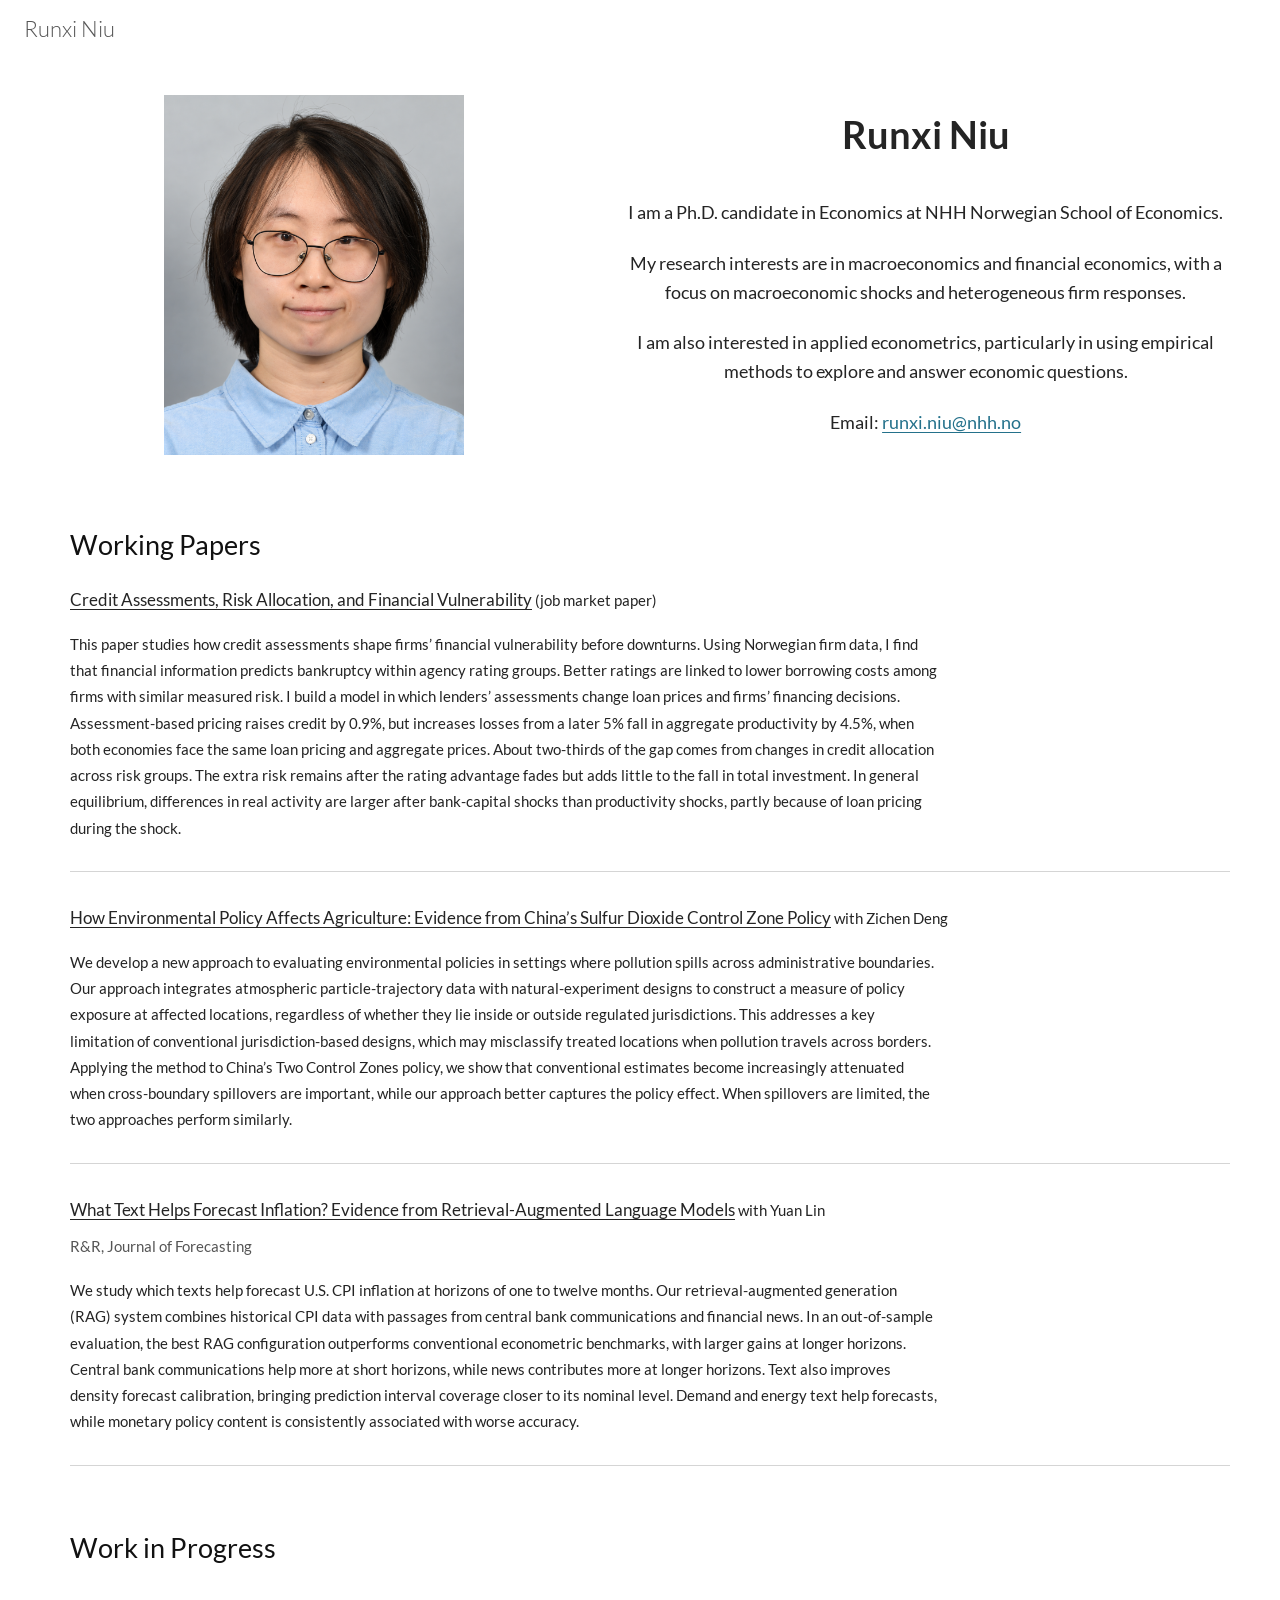
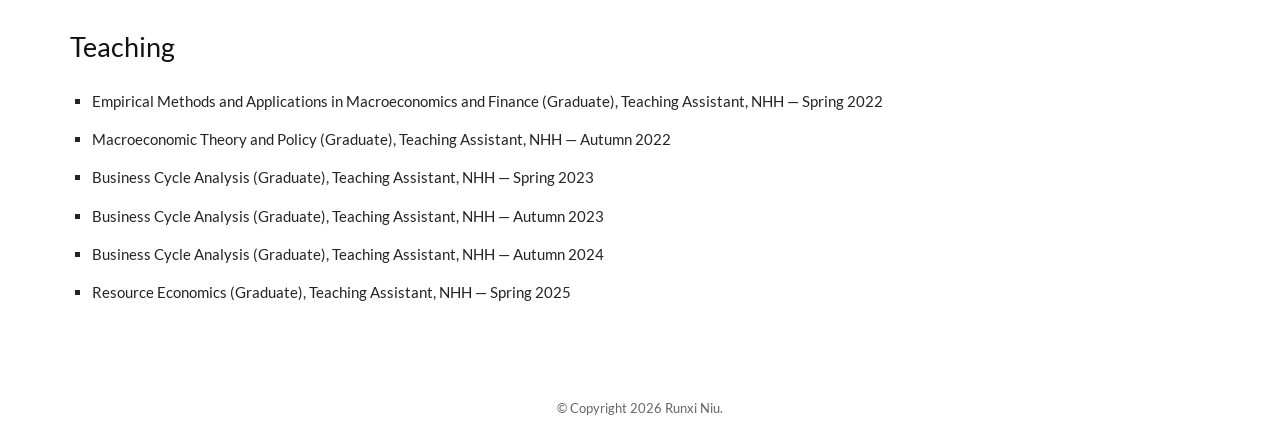
==== index.html @ 6b73a1a5 "Add files via upload" ====
<!doctype html>
<html lang="en">
  <head>
    <meta charset="utf-8" />
    <meta name="viewport" content="width=device-width, initial-scale=1" />
    <meta name="author" content="Runxi Niu" />
    <meta name="description" content="Runxi Niu, Ph.D. candidate in Economics at NHH. Research in macroeconomics, financial economics and macroeconomic forecasting." />
    <title>Runxi Niu</title>
    <link rel="stylesheet" href="./assets/styles.css?v=20261028-portrait" />
  </head>
  <body>
    <header class="site-header"><a href="#about">Runxi Niu</a></header>
    <main>
      <section class="about" id="about" aria-labelledby="name">
        <div class="portrait-space"><img src="./assets/runxi-niu-portrait.png?v=light-retouch" alt="Portrait of Runxi Niu" width="1254" height="1254" /></div>
        <div class="bio">
          <h1 id="name">Runxi Niu</h1>
          <p>I am a Ph.D. candidate in Economics at NHH Norwegian School of Economics.</p>
          <p>My research interests are in macroeconomics and financial economics, with a focus on macroeconomic shocks and heterogeneous firm responses.</p>
          <p>I am also interested in applied econometrics, particularly in using empirical methods to explore and answer economic questions.</p>
          <p>Email: <a href="mailto:runxi.niu@nhh.no">runxi.niu@nhh.no</a></p>
        </div>
      </section>
      <section id="research" aria-labelledby="working-papers">
        <h2 id="working-papers">Working Papers</h2>
      <article class="paper" id="job-market-paper">
        <h3><span class="paper-title">Credit Assessments, Risk Allocation, and Financial Vulnerability</span> <span class="paper-meta">(job market paper)</span></h3>
        <p>This paper studies how credit assessments shape firms’ financial vulnerability before downturns. Using Norwegian firm data, I find that financial information predicts bankruptcy within agency rating groups. Better ratings are linked to lower borrowing costs among firms with similar measured risk. I build a model in which lenders’ assessments change loan prices and firms’ financing decisions. Assessment-based pricing raises credit by 0.9%, but increases losses from a later 5% fall in aggregate productivity by 4.5%, when both economies face the same loan pricing and aggregate prices. About two-thirds of the gap comes from changes in credit allocation across risk groups. The extra risk remains after the rating advantage fades but adds little to the fall in total investment. In general equilibrium, differences in real activity are larger after bank-capital shocks than productivity shocks, partly because of loan pricing during the shock.</p>
      </article>
      <article class="paper" id="environmental-policy">
        <h3><a href="https://papers.ssrn.com/sol3/papers.cfm?abstract_id=7481960" target="_blank" rel="noopener">How Environmental Policy Affects Agriculture: Evidence from China’s Sulfur Dioxide Control Zone Policy</a> <span class="paper-meta">with Zichen Deng</span></h3>
        <p>We develop a new approach to evaluating environmental policies in settings where pollution spills across administrative boundaries. Our approach integrates atmospheric particle-trajectory data with natural-experiment designs to construct a measure of policy exposure at affected locations, regardless of whether they lie inside or outside regulated jurisdictions. This addresses a key limitation of conventional jurisdiction-based designs, which may misclassify treated locations when pollution travels across borders. Applying the method to China’s Two Control Zones policy, we show that conventional estimates become increasingly attenuated when cross-boundary spillovers are important, while our approach better captures the policy effect. When spillovers are limited, the two approaches perform similarly.</p>
      </article>
      <article class="paper" id="inflation-forecasting">
        <h3><span class="paper-title">What Text Helps Forecast Inflation? Evidence from Retrieval-Augmented Language Models</span> <span class="paper-meta">with Yuan Lin</span></h3>
        <p class="paper-status">R&amp;R, Journal of Forecasting</p>
        <p>We study which texts help forecast U.S. CPI inflation at horizons of one to twelve months. Our retrieval-augmented generation (RAG) system combines historical CPI data with passages from central bank communications and financial news. In an out-of-sample evaluation, the best RAG configuration outperforms conventional econometric benchmarks, with larger gains at longer horizons. Central bank communications help more at short horizons, while news contributes more at longer horizons. Text also improves density forecast calibration, bringing prediction interval coverage closer to its nominal level. Demand and energy text help forecasts, while monetary policy content is consistently associated with worse accuracy.</p>
      </article>
      </section>
      <section id="work-in-progress" aria-labelledby="progress-title">
        <h2 id="progress-title">Work in Progress</h2>
        <!-- Project details will be added when supplied. -->
      </section>
      <section id="teaching" aria-labelledby="teaching-title">
        <h2 id="teaching-title">Teaching</h2>
        <ul class="teaching-list">
        <li>Empirical Methods and Applications in Macroeconomics and Finance (Graduate), Teaching Assistant, NHH <span class="teaching-term">— Spring 2022</span></li>
        <li>Macroeconomic Theory and Policy (Graduate), Teaching Assistant, NHH <span class="teaching-term">— Autumn 2022</span></li>
        <li>Business Cycle Analysis (Graduate), Teaching Assistant, NHH <span class="teaching-term">— Spring 2023</span></li>
        <li>Business Cycle Analysis (Graduate), Teaching Assistant, NHH <span class="teaching-term">— Autumn 2023</span></li>
        <li>Business Cycle Analysis (Graduate), Teaching Assistant, NHH <span class="teaching-term">— Autumn 2024</span></li>
        <li>Resource Economics (Graduate), Teaching Assistant, NHH <span class="teaching-term">— Spring 2025</span></li>
        </ul>
      </section>
    </main>
    <footer>© Copyright 2026 Runxi Niu.</footer>
  </body>
</html>
---- assets/styles.css ----
@font-face { font-family: "Lato"; font-style: normal; font-weight: 300; font-display: swap; src: url("./fonts/Lato-Light.ttf") format("truetype"); }
@font-face { font-family: "Lato"; font-style: normal; font-weight: 400; font-display: swap; src: url("./fonts/Lato-Regular.ttf") format("truetype"); }
@font-face { font-family: "Lato"; font-style: normal; font-weight: 700; font-display: swap; src: url("./fonts/Lato-Bold.ttf") format("truetype"); }
* { box-sizing: border-box; }
html { color-scheme: light; -webkit-text-size-adjust: 100%; }
body { margin: 0; background: #fff; color: #242424; font-family: "Lato", Arial, sans-serif; font-size: 15px; line-height: 1.75; }
a { color: #24718b; text-underline-offset: 3px; }
a:hover { color: #164f63; }
a:focus-visible { outline: 2px solid #24718b; outline-offset: 4px; }
.site-header { padding: 10px 24px; }
.site-header a { font-size: 22px; color: #555; text-decoration: none; font-weight: 300; }
main { max-width: 1180px; width: calc(100% - 80px); margin: 36px auto 0; padding-left: 20px; }
section { scroll-margin-top: 28px; }
.about { display: grid; grid-template-columns: 42% minmax(0, 1fr); gap: 64px; align-items: center; margin-bottom: 72px; }
.portrait-space { width: 300px; max-width: 100%; aspect-ratio: 5 / 6; justify-self: center; }
.portrait-space img { display: block; width: 100%; height: 100%; object-fit: cover; }
.bio { text-align: center; padding: 16px 0; }
.bio h1 { font-size: 38px; line-height: 1.2; font-weight: 700; margin: 0 0 40px; }
.bio p { font-size: 18px; line-height: 1.6; font-weight: 400; margin: 0 0 22px; }
.bio p:last-child { margin-bottom: 0; }
h2 { font-size: 27px; line-height: 1.3; font-weight: 400; margin: 0 0 24px; color: #111; }
.paper { margin-bottom: 32px; padding-bottom: 30px; border-bottom: 1px solid #d5d5d5; }
.paper:last-child { margin-bottom: 0; }
.paper h3 { font-size: 17px; font-weight: 400; font-style: normal; line-height: 1.6; margin: 0 0 18px; }
.paper h3 a { color: inherit; }
.paper-title { text-decoration: underline; text-underline-offset: 3px; }
.paper h3 a:hover { color: #24718b; }
.paper-meta { font-size: 15px; font-weight: 400; }
.paper p { max-width: 75%; margin: 0; }
.paper .paper-status { margin: -8px 0 18px; color: #555; font-size: 15px; }
#work-in-progress, #teaching { margin-top: 64px; }
.teaching-list { list-style-type: square; padding-left: 22px; margin: 0; }
.teaching-list li { margin-bottom: 12px; }
.teaching-term { white-space: nowrap; }
footer { margin-top: 64px; padding: 28px 20px; text-align: center; font-size: 13px; color: #666; }
@media (max-width: 767px) {
  .site-header { padding: 10px 20px; }
  .site-header a { font-size: 20px; }
  main { width: calc(100% - 40px); margin-top: 24px; padding-left: 0; }
  .about { grid-template-columns: 1fr; gap: 24px; margin-bottom: 48px; }
  .portrait-space { width: 220px; }
  .bio h1 { font-size: 32px; margin-bottom: 28px; }
  h2 { font-size: 24px; }
  .bio p { font-size: 16px; margin-bottom: 20px; }
  .paper h3 { font-size: 16px; }
  .paper p { max-width: 100%; }
  #work-in-progress, #teaching { margin-top: 48px; }
}
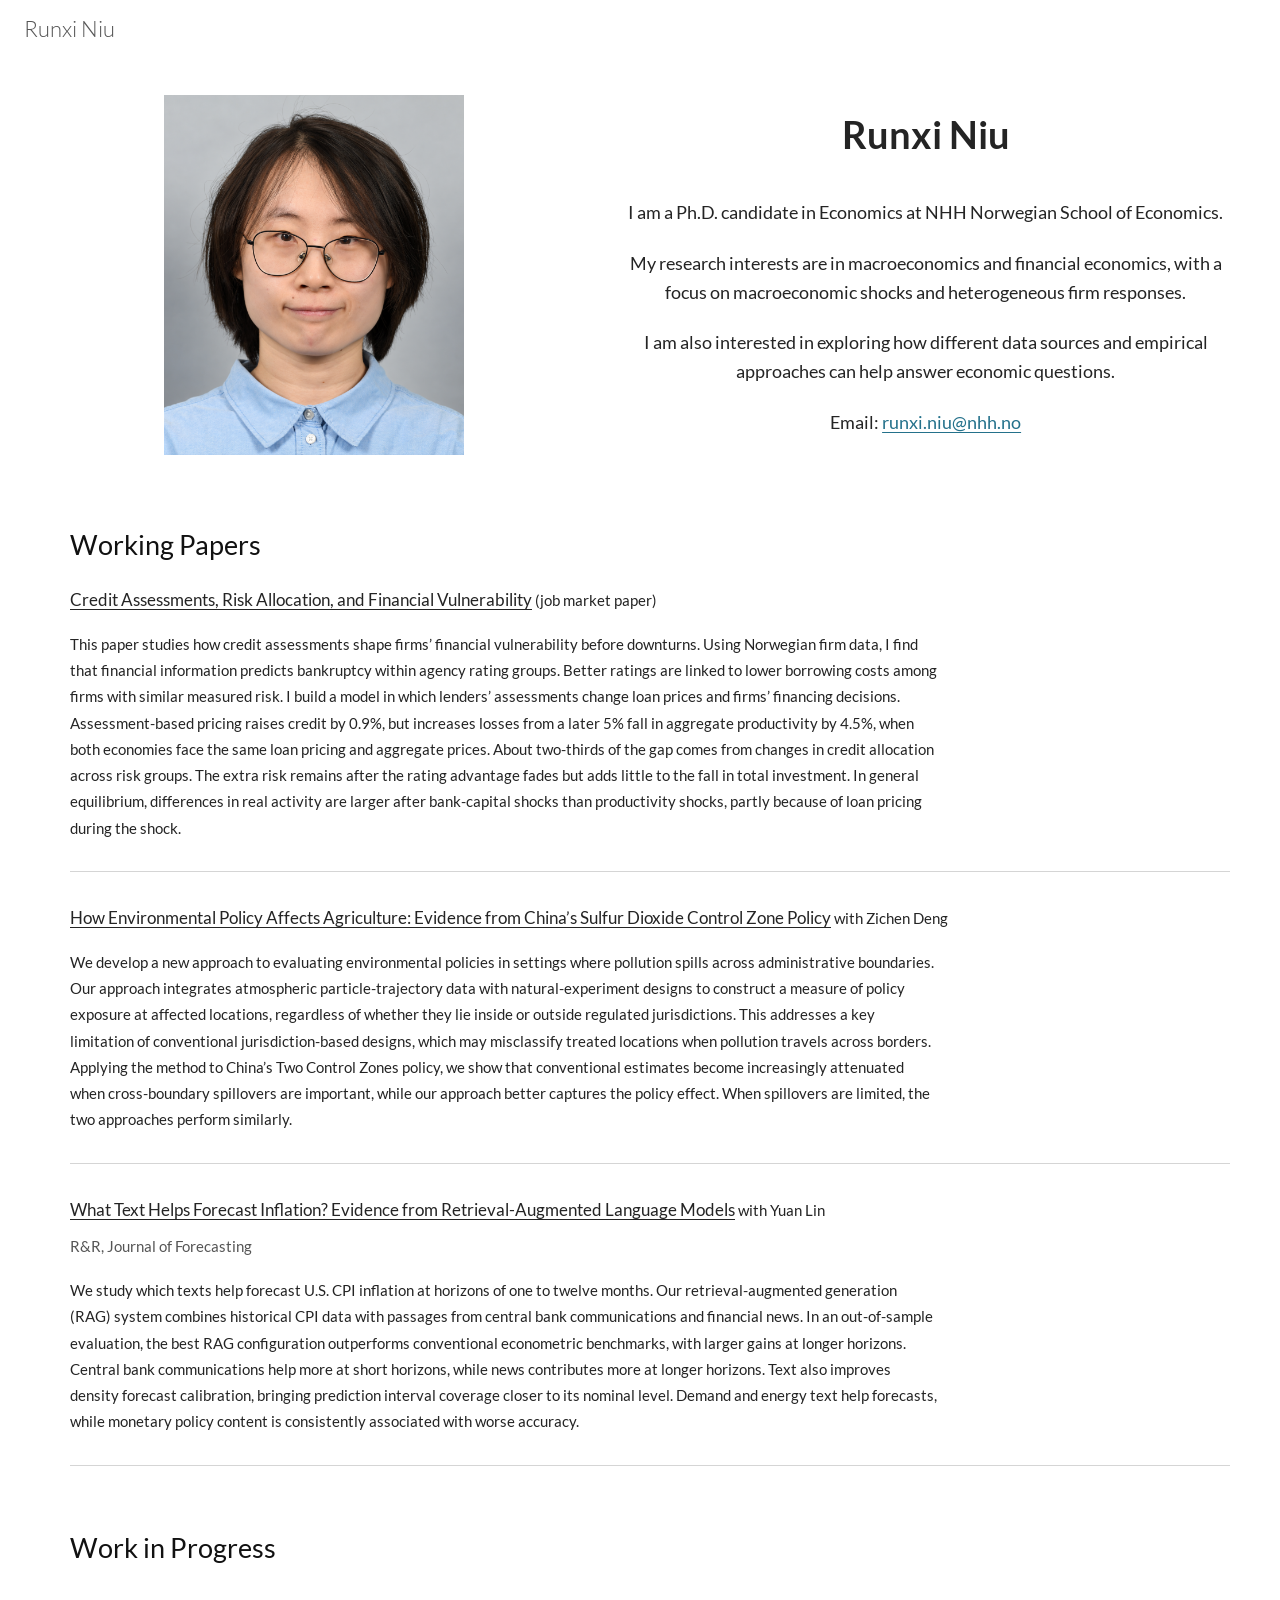
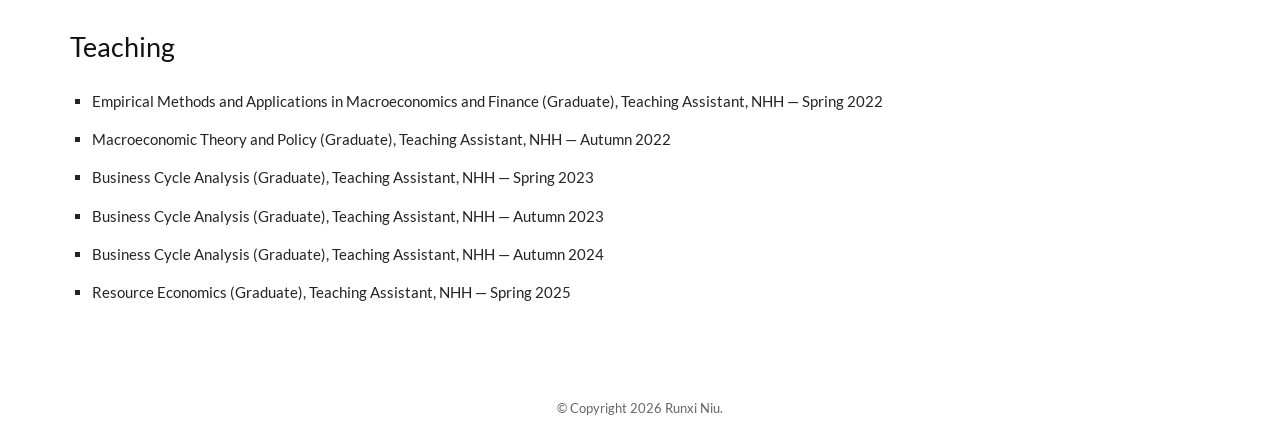
==== commit 12748a0b: "Add files via upload" ====
--- a/index.html
+++ b/index.html
@@ -17,7 +17,7 @@
           <h1 id="name">Runxi Niu</h1>
           <p>I am a Ph.D. candidate in Economics at NHH Norwegian School of Economics.</p>
           <p>My research interests are in macroeconomics and financial economics, with a focus on macroeconomic shocks and heterogeneous firm responses.</p>
-          <p>I am also interested in applied econometrics, particularly in using empirical methods to explore and answer economic questions.</p>
+          <p>I am also interested in exploring how different data sources and empirical approaches can help answer economic questions.</p>
           <p>Email: <a href="mailto:runxi.niu@nhh.no">runxi.niu@nhh.no</a></p>
         </div>
       </section>
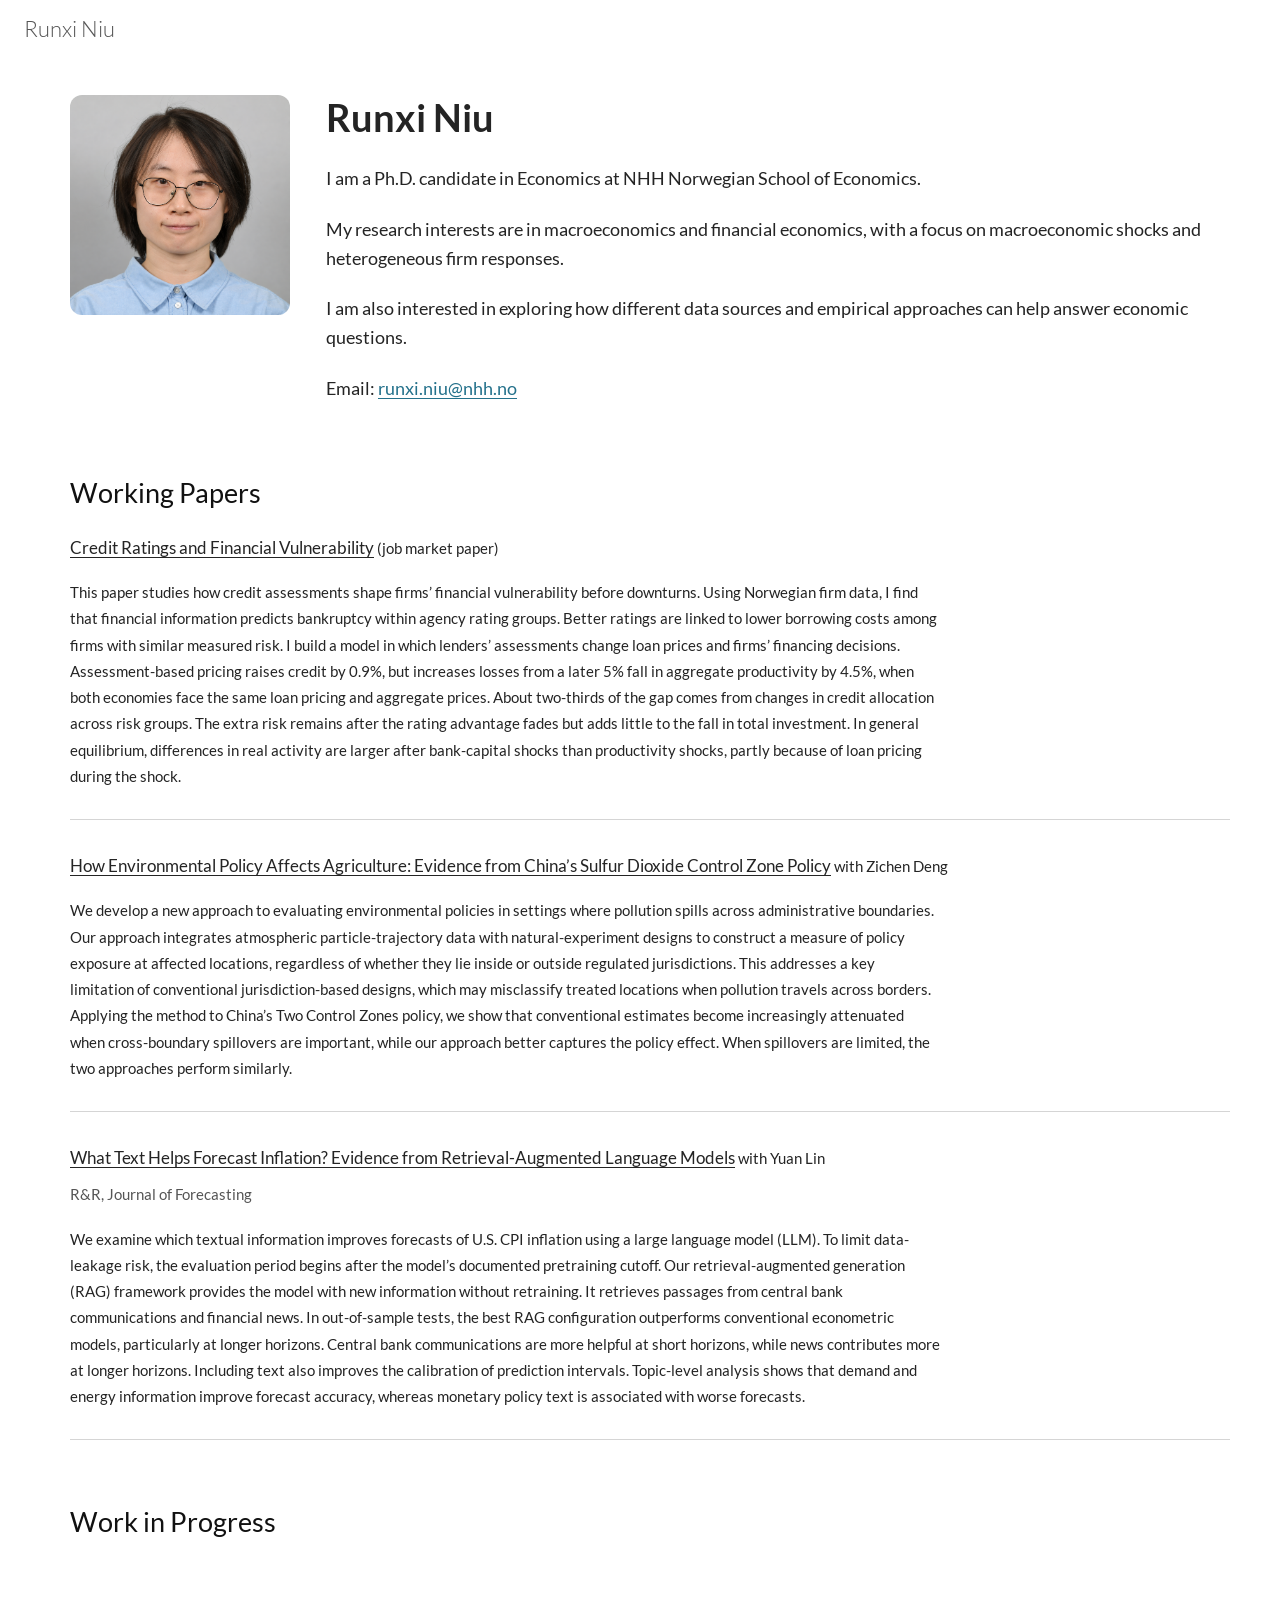
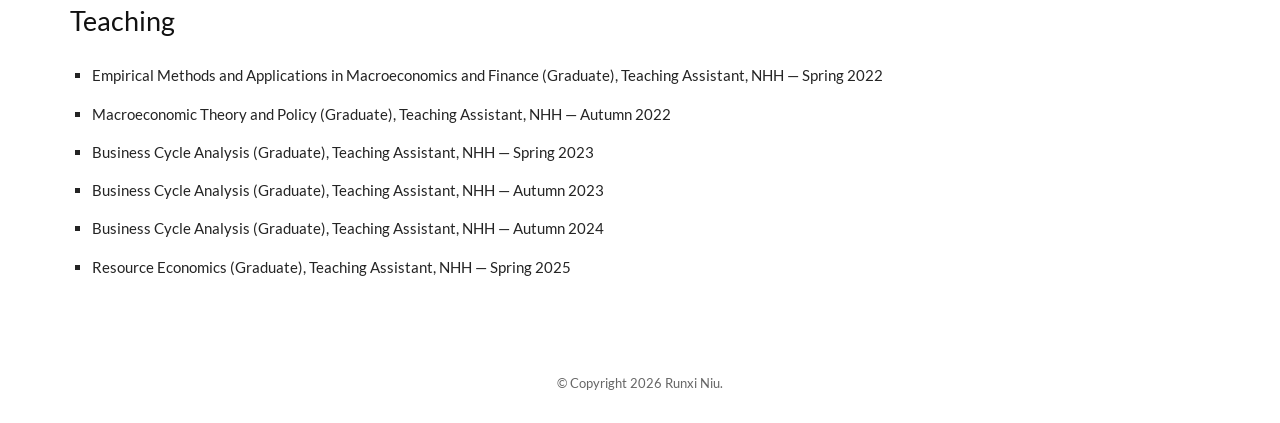
==== commit 4789018b: "Add files via upload" ====
--- a/index.html
+++ b/index.html
@@ -6,13 +6,13 @@
     <meta name="author" content="Runxi Niu" />
     <meta name="description" content="Runxi Niu, Ph.D. candidate in Economics at NHH. Research in macroeconomics, financial economics and macroeconomic forecasting." />
     <title>Runxi Niu</title>
-    <link rel="stylesheet" href="./assets/styles.css?v=20261028-portrait" />
+    <link rel="stylesheet" href="./assets/styles.css?v=20261110-compact-portrait" />
   </head>
   <body>
     <header class="site-header"><a href="#about">Runxi Niu</a></header>
     <main>
       <section class="about" id="about" aria-labelledby="name">
-        <div class="portrait-space"><img src="./assets/runxi-niu-portrait.png?v=light-retouch" alt="Portrait of Runxi Niu" width="1254" height="1254" /></div>
+        <div class="portrait-space"><img src="./assets/photo-upload.png" alt="Portrait of Runxi Niu" width="1254" height="1254" /></div>
         <div class="bio">
           <h1 id="name">Runxi Niu</h1>
           <p>I am a Ph.D. candidate in Economics at NHH Norwegian School of Economics.</p>
@@ -24,7 +24,7 @@
       <section id="research" aria-labelledby="working-papers">
         <h2 id="working-papers">Working Papers</h2>
       <article class="paper" id="job-market-paper">
-        <h3><span class="paper-title">Credit Assessments, Risk Allocation, and Financial Vulnerability</span> <span class="paper-meta">(job market paper)</span></h3>
+        <h3><span class="paper-title">Credit Ratings and Financial Vulnerability</span> <span class="paper-meta">(job market paper)</span></h3>
         <p>This paper studies how credit assessments shape firms’ financial vulnerability before downturns. Using Norwegian firm data, I find that financial information predicts bankruptcy within agency rating groups. Better ratings are linked to lower borrowing costs among firms with similar measured risk. I build a model in which lenders’ assessments change loan prices and firms’ financing decisions. Assessment-based pricing raises credit by 0.9%, but increases losses from a later 5% fall in aggregate productivity by 4.5%, when both economies face the same loan pricing and aggregate prices. About two-thirds of the gap comes from changes in credit allocation across risk groups. The extra risk remains after the rating advantage fades but adds little to the fall in total investment. In general equilibrium, differences in real activity are larger after bank-capital shocks than productivity shocks, partly because of loan pricing during the shock.</p>
       </article>
       <article class="paper" id="environmental-policy">
@@ -32,9 +32,9 @@
         <p>We develop a new approach to evaluating environmental policies in settings where pollution spills across administrative boundaries. Our approach integrates atmospheric particle-trajectory data with natural-experiment designs to construct a measure of policy exposure at affected locations, regardless of whether they lie inside or outside regulated jurisdictions. This addresses a key limitation of conventional jurisdiction-based designs, which may misclassify treated locations when pollution travels across borders. Applying the method to China’s Two Control Zones policy, we show that conventional estimates become increasingly attenuated when cross-boundary spillovers are important, while our approach better captures the policy effect. When spillovers are limited, the two approaches perform similarly.</p>
       </article>
       <article class="paper" id="inflation-forecasting">
-        <h3><span class="paper-title">What Text Helps Forecast Inflation? Evidence from Retrieval-Augmented Language Models</span> <span class="paper-meta">with Yuan Lin</span></h3>
+        <h3><a href="./assets/papers/what-text-helps-forecast-inflation.pdf" target="_blank" rel="noopener">What Text Helps Forecast Inflation? Evidence from Retrieval-Augmented Language Models</a> <span class="paper-meta">with Yuan Lin</span></h3>
         <p class="paper-status">R&amp;R, Journal of Forecasting</p>
-        <p>We study which texts help forecast U.S. CPI inflation at horizons of one to twelve months. Our retrieval-augmented generation (RAG) system combines historical CPI data with passages from central bank communications and financial news. In an out-of-sample evaluation, the best RAG configuration outperforms conventional econometric benchmarks, with larger gains at longer horizons. Central bank communications help more at short horizons, while news contributes more at longer horizons. Text also improves density forecast calibration, bringing prediction interval coverage closer to its nominal level. Demand and energy text help forecasts, while monetary policy content is consistently associated with worse accuracy.</p>
+        <p>We examine which textual information improves forecasts of U.S. CPI inflation using a large language model (LLM). To limit data-leakage risk, the evaluation period begins after the model’s documented pretraining cutoff. Our retrieval-augmented generation (RAG) framework provides the model with new information without retraining. It retrieves passages from central bank communications and financial news. In out-of-sample tests, the best RAG configuration outperforms conventional econometric models, particularly at longer horizons. Central bank communications are more helpful at short horizons, while news contributes more at longer horizons. Including text also improves the calibration of prediction intervals. Topic-level analysis shows that demand and energy information improve forecast accuracy, whereas monetary policy text is associated with worse forecasts.</p>
       </article>
       </section>
       <section id="work-in-progress" aria-labelledby="progress-title">
--- a/assets/styles.css
+++ b/assets/styles.css
@@ -11,11 +11,11 @@
 .site-header a { font-size: 22px; color: #555; text-decoration: none; font-weight: 300; }
 main { max-width: 1180px; width: calc(100% - 80px); margin: 36px auto 0; padding-left: 20px; }
 section { scroll-margin-top: 28px; }
-.about { display: grid; grid-template-columns: 42% minmax(0, 1fr); gap: 64px; align-items: center; margin-bottom: 72px; }
-.portrait-space { width: 300px; max-width: 100%; aspect-ratio: 5 / 6; justify-self: center; }
+.about { display: grid; grid-template-columns: 220px minmax(0, 1fr); gap: 36px; align-items: start; margin-bottom: 72px; }
+.portrait-space { width: 220px; max-width: 100%; aspect-ratio: 1; justify-self: center; border-radius: 12px; overflow: hidden; }
 .portrait-space img { display: block; width: 100%; height: 100%; object-fit: cover; }
-.bio { text-align: center; padding: 16px 0; }
-.bio h1 { font-size: 38px; line-height: 1.2; font-weight: 700; margin: 0 0 40px; }
+.bio { text-align: left; padding: 0; }
+.bio h1 { font-size: 38px; line-height: 1.2; font-weight: 700; margin: 0 0 24px; }
 .bio p { font-size: 18px; line-height: 1.6; font-weight: 400; margin: 0 0 22px; }
 .bio p:last-child { margin-bottom: 0; }
 h2 { font-size: 27px; line-height: 1.3; font-weight: 400; margin: 0 0 24px; color: #111; }
@@ -38,7 +38,7 @@
   .site-header a { font-size: 20px; }
   main { width: calc(100% - 40px); margin-top: 24px; padding-left: 0; }
   .about { grid-template-columns: 1fr; gap: 24px; margin-bottom: 48px; }
-  .portrait-space { width: 220px; }
+  .portrait-space { width: 180px; }
   .bio h1 { font-size: 32px; margin-bottom: 28px; }
   h2 { font-size: 24px; }
   .bio p { font-size: 16px; margin-bottom: 20px; }
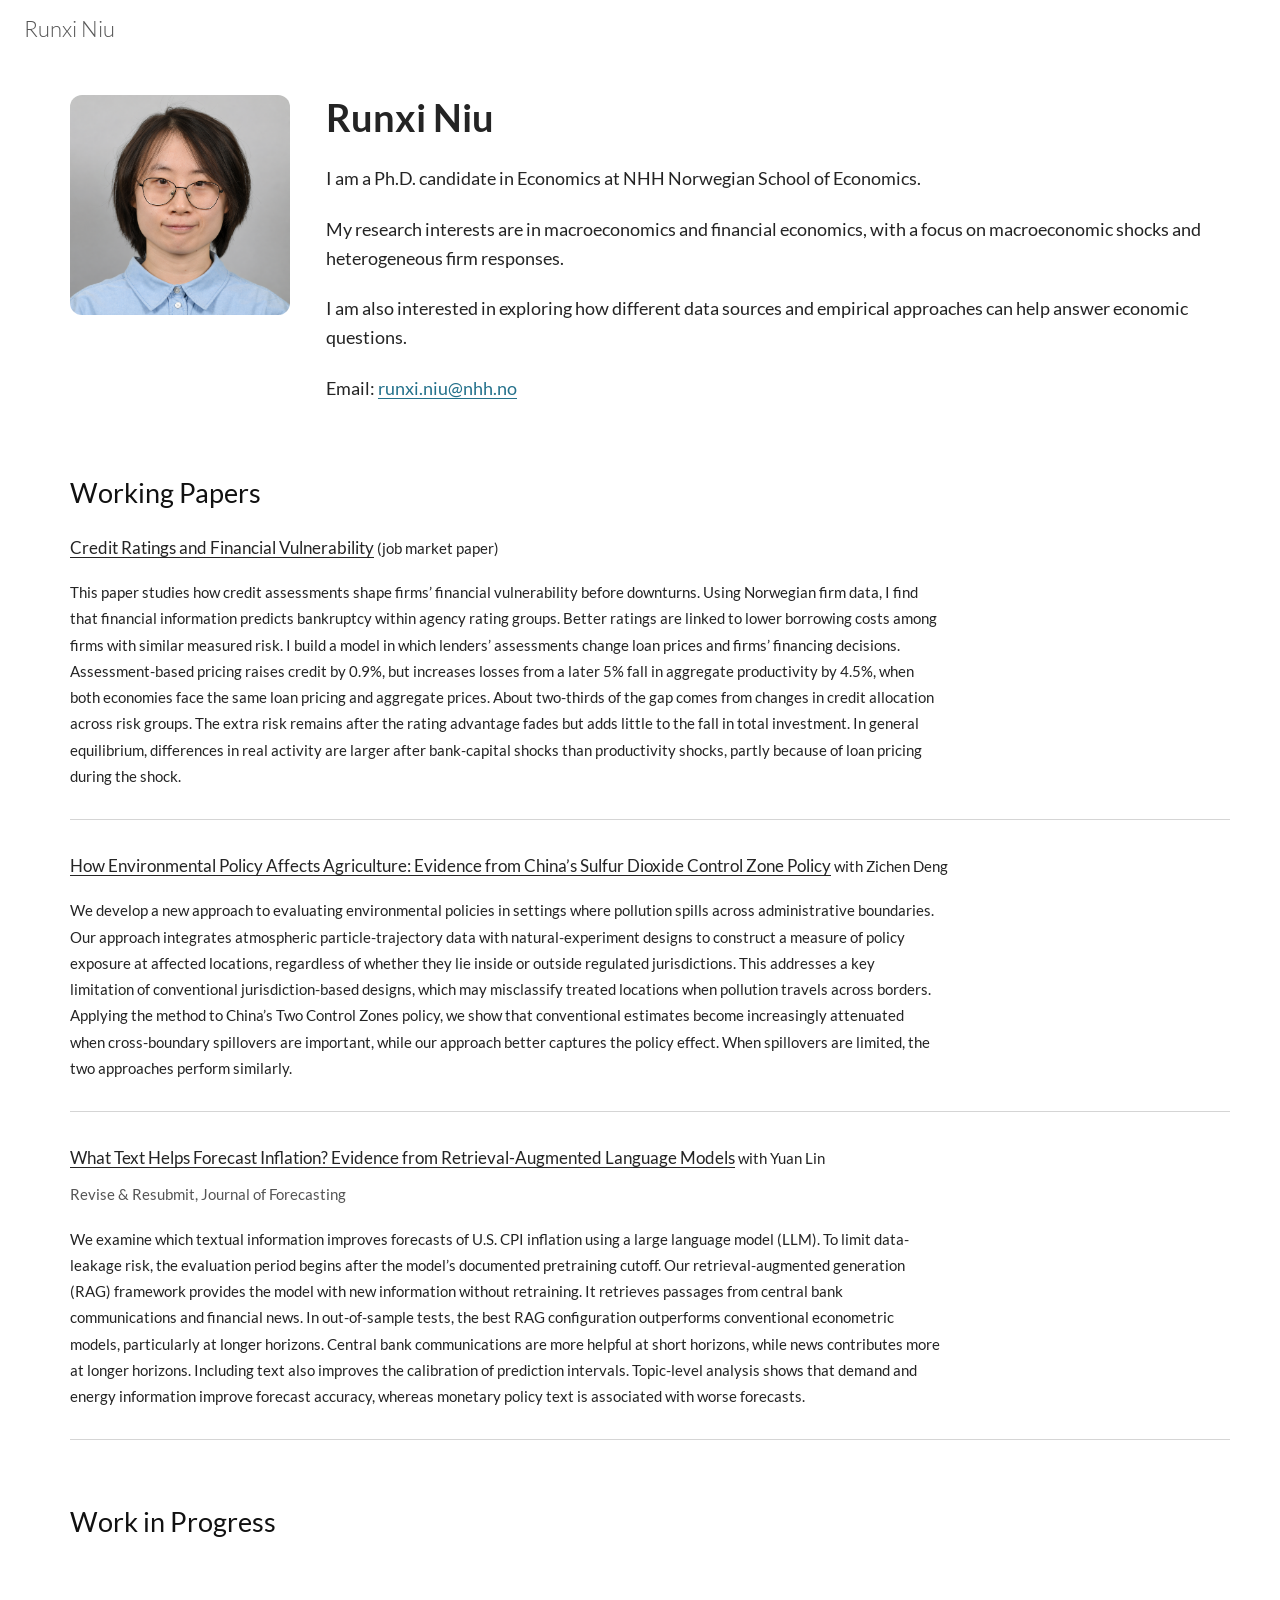
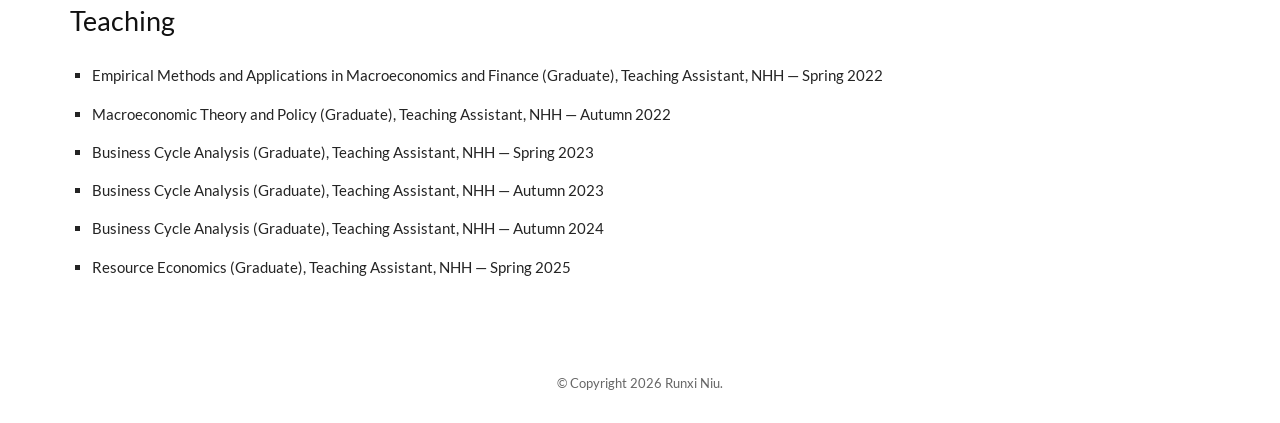
==== commit 7599d414: "Add files via upload" ====
--- a/index.html
+++ b/index.html
@@ -6,7 +6,7 @@
     <meta name="author" content="Runxi Niu" />
     <meta name="description" content="Runxi Niu, Ph.D. candidate in Economics at NHH. Research in macroeconomics, financial economics and macroeconomic forecasting." />
     <title>Runxi Niu</title>
-    <link rel="stylesheet" href="./assets/styles.css?v=20261110-compact-portrait" />
+    <link rel="stylesheet" href="./assets/styles.css?v=20261111-bio-width" />
   </head>
   <body>
     <header class="site-header"><a href="#about">Runxi Niu</a></header>
@@ -32,8 +32,8 @@
         <p>We develop a new approach to evaluating environmental policies in settings where pollution spills across administrative boundaries. Our approach integrates atmospheric particle-trajectory data with natural-experiment designs to construct a measure of policy exposure at affected locations, regardless of whether they lie inside or outside regulated jurisdictions. This addresses a key limitation of conventional jurisdiction-based designs, which may misclassify treated locations when pollution travels across borders. Applying the method to China’s Two Control Zones policy, we show that conventional estimates become increasingly attenuated when cross-boundary spillovers are important, while our approach better captures the policy effect. When spillovers are limited, the two approaches perform similarly.</p>
       </article>
       <article class="paper" id="inflation-forecasting">
-        <h3><a href="./assets/papers/what-text-helps-forecast-inflation.pdf" target="_blank" rel="noopener">What Text Helps Forecast Inflation? Evidence from Retrieval-Augmented Language Models</a> <span class="paper-meta">with Yuan Lin</span></h3>
-        <p class="paper-status">R&amp;R, Journal of Forecasting</p>
+        <h3><a href="https://papers.ssrn.com/sol3/papers.cfm?abstract_id=6479819" target="_blank" rel="noopener">What Text Helps Forecast Inflation? Evidence from Retrieval-Augmented Language Models</a> <span class="paper-meta">with Yuan Lin</span></h3>
+        <p class="paper-status">Revise &amp; Resubmit, Journal of Forecasting</p>
         <p>We examine which textual information improves forecasts of U.S. CPI inflation using a large language model (LLM). To limit data-leakage risk, the evaluation period begins after the model’s documented pretraining cutoff. Our retrieval-augmented generation (RAG) framework provides the model with new information without retraining. It retrieves passages from central bank communications and financial news. In out-of-sample tests, the best RAG configuration outperforms conventional econometric models, particularly at longer horizons. Central bank communications are more helpful at short horizons, while news contributes more at longer horizons. Including text also improves the calibration of prediction intervals. Topic-level analysis shows that demand and energy information improve forecast accuracy, whereas monetary policy text is associated with worse forecasts.</p>
       </article>
       </section>
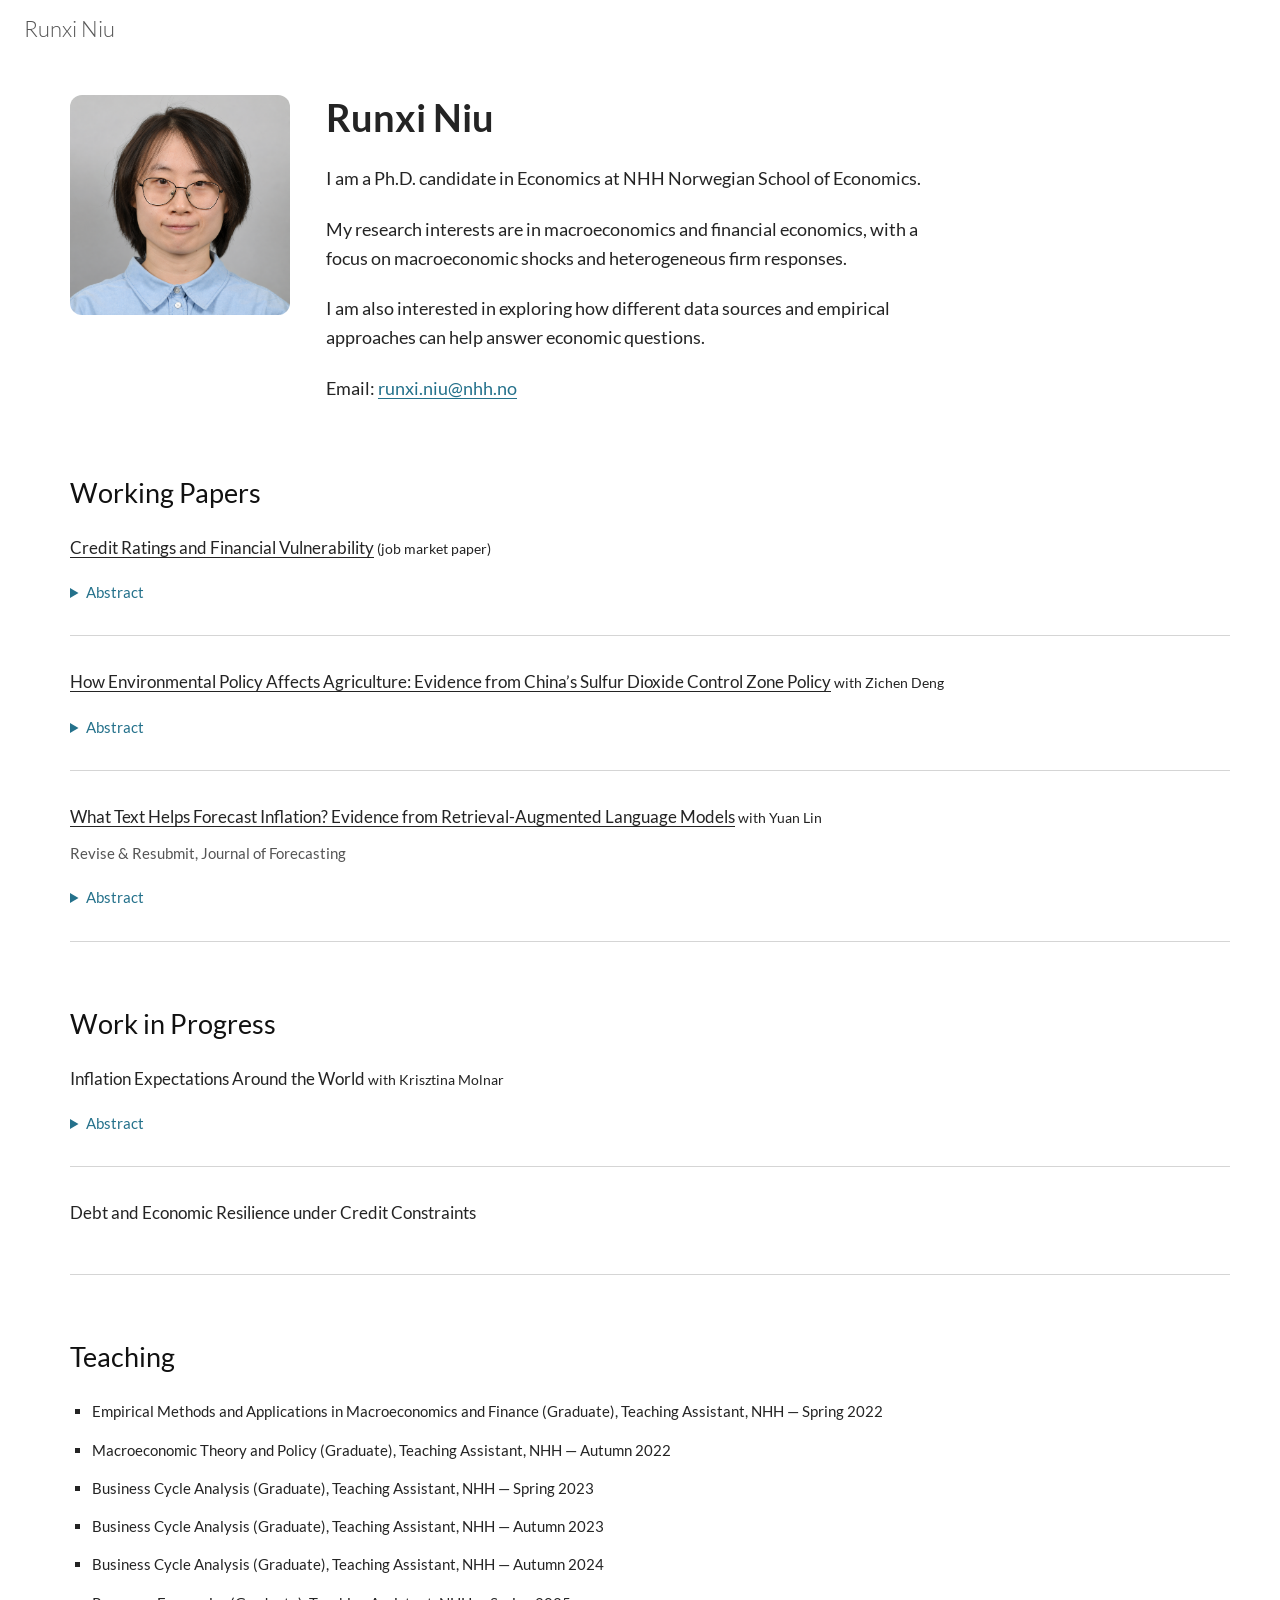
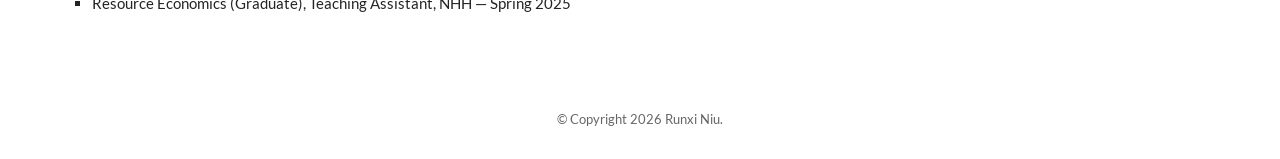
==== commit d60439e3: "Add files via upload" ====
--- a/index.html
+++ b/index.html
@@ -6,7 +6,7 @@
     <meta name="author" content="Runxi Niu" />
     <meta name="description" content="Runxi Niu, Ph.D. candidate in Economics at NHH. Research in macroeconomics, financial economics and macroeconomic forecasting." />
     <title>Runxi Niu</title>
-    <link rel="stylesheet" href="./assets/styles.css?v=20261111-bio-width" />
+    <link rel="stylesheet" href="./assets/styles.css?v=20261112-paper-meta" />
   </head>
   <body>
     <header class="site-header"><a href="#about">Runxi Niu</a></header>
@@ -25,21 +25,39 @@
         <h2 id="working-papers">Working Papers</h2>
       <article class="paper" id="job-market-paper">
         <h3><span class="paper-title">Credit Ratings and Financial Vulnerability</span> <span class="paper-meta">(job market paper)</span></h3>
-        <p>This paper studies how credit assessments shape firms’ financial vulnerability before downturns. Using Norwegian firm data, I find that financial information predicts bankruptcy within agency rating groups. Better ratings are linked to lower borrowing costs among firms with similar measured risk. I build a model in which lenders’ assessments change loan prices and firms’ financing decisions. Assessment-based pricing raises credit by 0.9%, but increases losses from a later 5% fall in aggregate productivity by 4.5%, when both economies face the same loan pricing and aggregate prices. About two-thirds of the gap comes from changes in credit allocation across risk groups. The extra risk remains after the rating advantage fades but adds little to the fall in total investment. In general equilibrium, differences in real activity are larger after bank-capital shocks than productivity shocks, partly because of loan pricing during the shock.</p>
+        <details class="paper-abstract">
+          <summary>Abstract</summary>
+          <p>This paper studies how credit assessments shape firms’ financial vulnerability before downturns. Using Norwegian firm data, I find that financial information predicts bankruptcy within agency rating groups. Better ratings are linked to lower borrowing costs among firms with similar measured risk. I build a model in which lenders’ assessments change loan prices and firms’ financing decisions. Assessment-based pricing raises credit by 0.9%, but increases losses from a later 5% fall in aggregate productivity by 4.5%, when both economies face the same loan pricing and aggregate prices. About two-thirds of the gap comes from changes in credit allocation across risk groups. The extra risk remains after the rating advantage fades but adds little to the fall in total investment. In general equilibrium, differences in real activity are larger after bank-capital shocks than productivity shocks, partly because of loan pricing during the shock.</p>
+        </details>
       </article>
       <article class="paper" id="environmental-policy">
         <h3><a href="https://papers.ssrn.com/sol3/papers.cfm?abstract_id=7481960" target="_blank" rel="noopener">How Environmental Policy Affects Agriculture: Evidence from China’s Sulfur Dioxide Control Zone Policy</a> <span class="paper-meta">with Zichen Deng</span></h3>
-        <p>We develop a new approach to evaluating environmental policies in settings where pollution spills across administrative boundaries. Our approach integrates atmospheric particle-trajectory data with natural-experiment designs to construct a measure of policy exposure at affected locations, regardless of whether they lie inside or outside regulated jurisdictions. This addresses a key limitation of conventional jurisdiction-based designs, which may misclassify treated locations when pollution travels across borders. Applying the method to China’s Two Control Zones policy, we show that conventional estimates become increasingly attenuated when cross-boundary spillovers are important, while our approach better captures the policy effect. When spillovers are limited, the two approaches perform similarly.</p>
+        <details class="paper-abstract">
+          <summary>Abstract</summary>
+          <p>We develop a new approach to evaluating environmental policies in settings where pollution spills across administrative boundaries. Our approach integrates atmospheric particle-trajectory data with natural-experiment designs to construct a measure of policy exposure at affected locations, regardless of whether they lie inside or outside regulated jurisdictions. This addresses a key limitation of conventional jurisdiction-based designs, which may misclassify treated locations when pollution travels across borders. Applying the method to China’s Two Control Zones policy, we show that conventional estimates become increasingly attenuated when cross-boundary spillovers are important, while our approach better captures the policy effect. When spillovers are limited, the two approaches perform similarly.</p>
+        </details>
       </article>
       <article class="paper" id="inflation-forecasting">
         <h3><a href="https://papers.ssrn.com/sol3/papers.cfm?abstract_id=6479819" target="_blank" rel="noopener">What Text Helps Forecast Inflation? Evidence from Retrieval-Augmented Language Models</a> <span class="paper-meta">with Yuan Lin</span></h3>
         <p class="paper-status">Revise &amp; Resubmit, Journal of Forecasting</p>
-        <p>We examine which textual information improves forecasts of U.S. CPI inflation using a large language model (LLM). To limit data-leakage risk, the evaluation period begins after the model’s documented pretraining cutoff. Our retrieval-augmented generation (RAG) framework provides the model with new information without retraining. It retrieves passages from central bank communications and financial news. In out-of-sample tests, the best RAG configuration outperforms conventional econometric models, particularly at longer horizons. Central bank communications are more helpful at short horizons, while news contributes more at longer horizons. Including text also improves the calibration of prediction intervals. Topic-level analysis shows that demand and energy information improve forecast accuracy, whereas monetary policy text is associated with worse forecasts.</p>
+        <details class="paper-abstract">
+          <summary>Abstract</summary>
+          <p>We examine which textual information improves forecasts of U.S. CPI inflation using a large language model (LLM). To limit data-leakage risk, the evaluation period begins after the model’s documented pretraining cutoff. Our retrieval-augmented generation (RAG) framework provides the model with new information without retraining. It retrieves passages from central bank communications and financial news. In out-of-sample tests, the best RAG configuration outperforms conventional econometric models, particularly at longer horizons. Central bank communications are more helpful at short horizons, while news contributes more at longer horizons. Including text also improves the calibration of prediction intervals. Topic-level analysis shows that demand and energy information improve forecast accuracy, whereas monetary policy text is associated with worse forecasts.</p>
+        </details>
       </article>
       </section>
       <section id="work-in-progress" aria-labelledby="progress-title">
         <h2 id="progress-title">Work in Progress</h2>
-        <!-- Project details will be added when supplied. -->
+        <article class="paper" id="inflation-expectations">
+          <h3>Inflation Expectations Around the World <span class="paper-meta">with Krisztina Molnar</span></h3>
+          <details class="paper-abstract">
+            <summary>Abstract</summary>
+            <p>Survey inflation forecasts often fail conventional rationality tests, raising questions about how effectively forecasters use available information. We compare Consensus Economics survey forecasts with econometric benchmarks across the G7, Western Europe, Asia Pacific, Eastern Europe, and Latin America. We find that surveys generally outperform econometric models, but their relative accuracy varies by horizon. Models perform better one quarter ahead, while surveys are more accurate one year ahead. These results suggest that professional forecasters incorporate information or process it in ways not fully captured by econometric models.</p>
+          </details>
+        </article>
+        <article class="paper" id="debt-economic-resilience">
+          <h3>Debt and Economic Resilience under Credit Constraints</h3>
+        </article>
       </section>
       <section id="teaching" aria-labelledby="teaching-title">
         <h2 id="teaching-title">Teaching</h2>
--- a/assets/styles.css
+++ b/assets/styles.css
@@ -14,7 +14,7 @@
 .about { display: grid; grid-template-columns: 220px minmax(0, 1fr); gap: 36px; align-items: start; margin-bottom: 72px; }
 .portrait-space { width: 220px; max-width: 100%; aspect-ratio: 1; justify-self: center; border-radius: 12px; overflow: hidden; }
 .portrait-space img { display: block; width: 100%; height: 100%; object-fit: cover; }
-.bio { text-align: left; padding: 0; }
+.bio { max-width: 600px; text-align: left; padding: 0; }
 .bio h1 { font-size: 38px; line-height: 1.2; font-weight: 700; margin: 0 0 24px; }
 .bio p { font-size: 18px; line-height: 1.6; font-weight: 400; margin: 0 0 22px; }
 .bio p:last-child { margin-bottom: 0; }
@@ -25,9 +25,13 @@
 .paper h3 a { color: inherit; }
 .paper-title { text-decoration: underline; text-underline-offset: 3px; }
 .paper h3 a:hover { color: #24718b; }
-.paper-meta { font-size: 15px; font-weight: 400; }
+.paper-meta { font-size: 14px; font-weight: 400; }
 .paper p { max-width: 75%; margin: 0; }
 .paper .paper-status { margin: -8px 0 18px; color: #555; font-size: 15px; }
+.paper-abstract summary { width: fit-content; color: #24718b; cursor: pointer; }
+.paper-abstract summary:hover { color: #164f63; }
+.paper-abstract summary:focus-visible { outline: 2px solid #24718b; outline-offset: 4px; }
+.paper-abstract[open] summary { margin-bottom: 12px; }
 #work-in-progress, #teaching { margin-top: 64px; }
 .teaching-list { list-style-type: square; padding-left: 22px; margin: 0; }
 .teaching-list li { margin-bottom: 12px; }
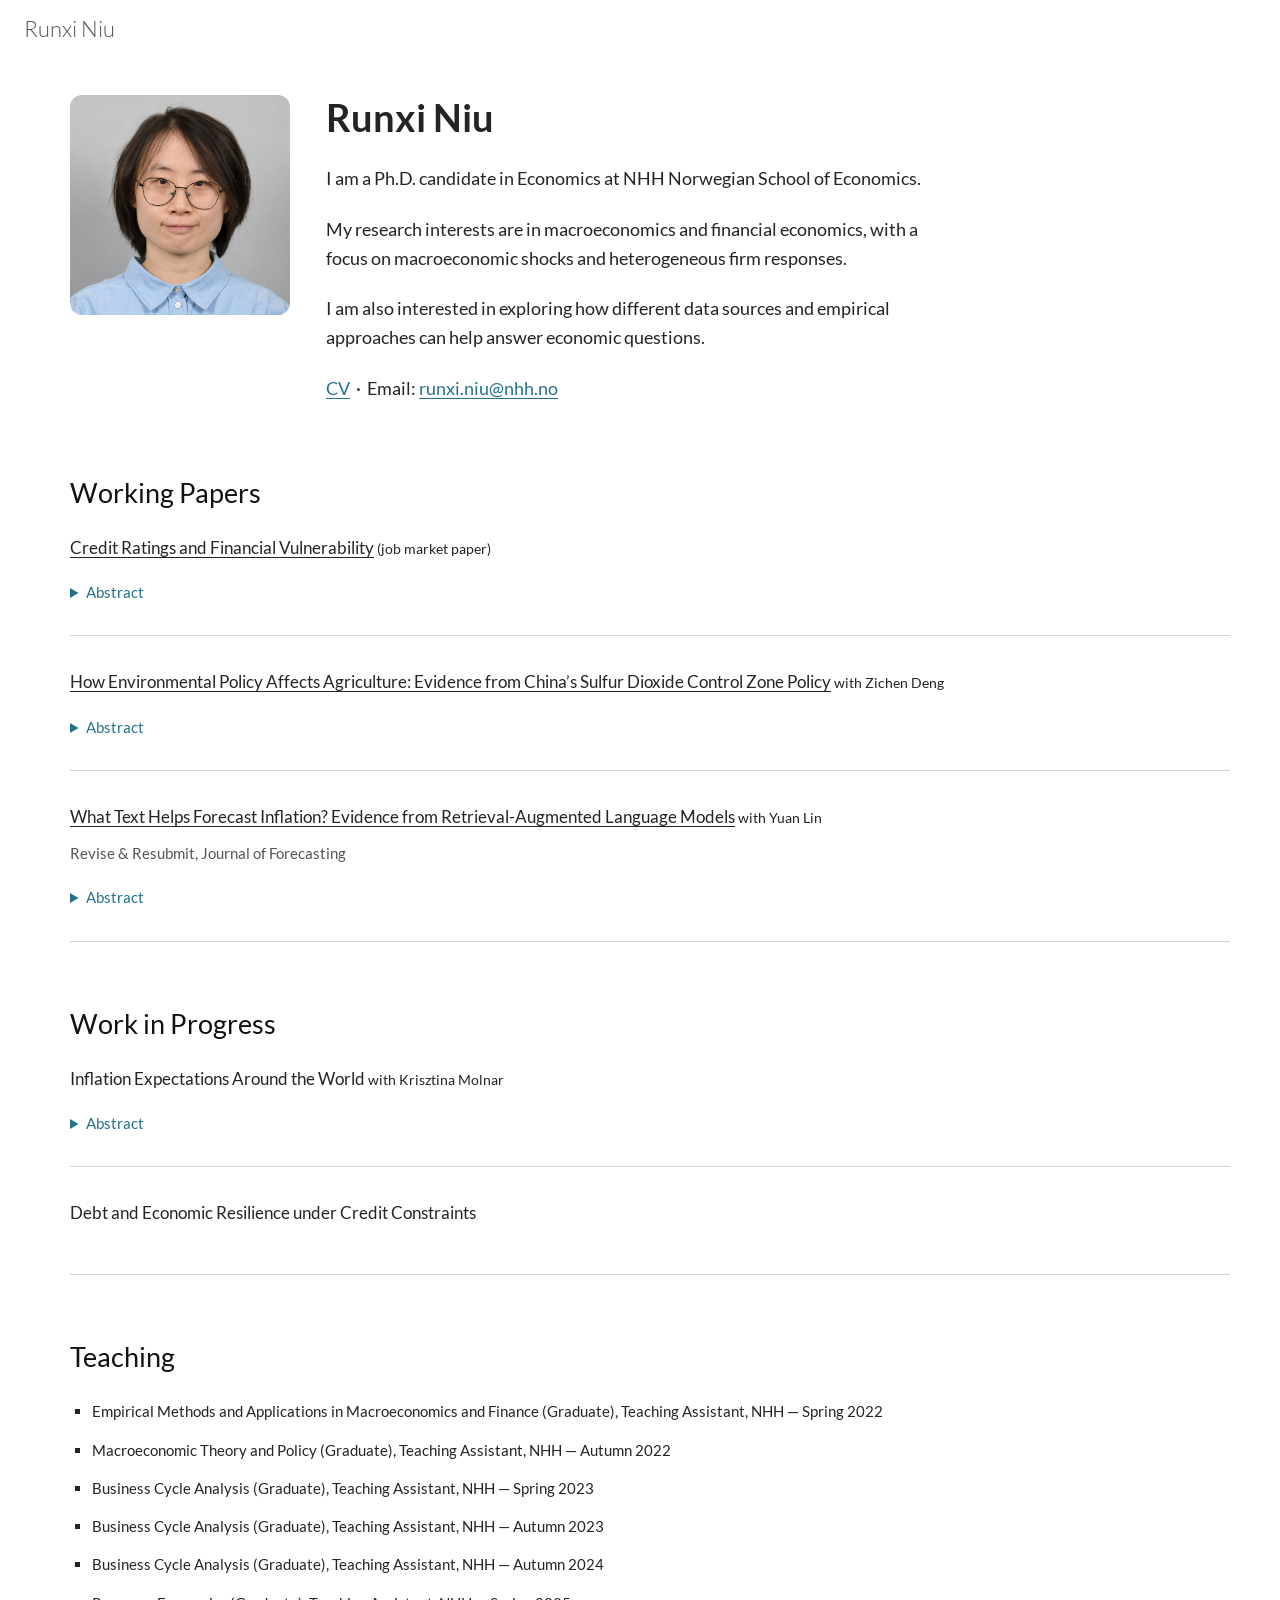
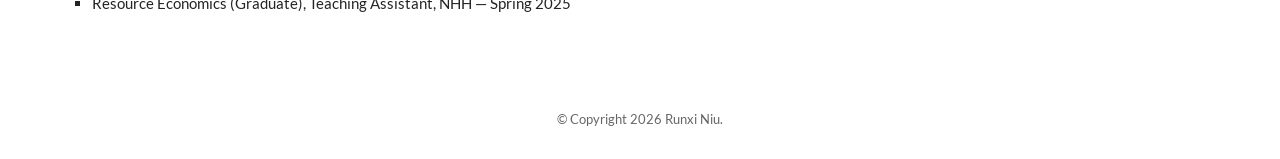
==== commit 2d988aa2: "Add files via upload" ====
--- a/index.html
+++ b/index.html
@@ -18,16 +18,16 @@
           <p>I am a Ph.D. candidate in Economics at NHH Norwegian School of Economics.</p>
           <p>My research interests are in macroeconomics and financial economics, with a focus on macroeconomic shocks and heterogeneous firm responses.</p>
           <p>I am also interested in exploring how different data sources and empirical approaches can help answer economic questions.</p>
-          <p>Email: <a href="mailto:runxi.niu@nhh.no">runxi.niu@nhh.no</a></p>
+          <p><a href="./assets/CV.pdf" target="_blank" rel="noopener">CV</a> &nbsp;·&nbsp; Email: <a href="mailto:runxi.niu@nhh.no">runxi.niu@nhh.no</a></p>
         </div>
       </section>
       <section id="research" aria-labelledby="working-papers">
         <h2 id="working-papers">Working Papers</h2>
       <article class="paper" id="job-market-paper">
-        <h3><span class="paper-title">Credit Ratings and Financial Vulnerability</span> <span class="paper-meta">(job market paper)</span></h3>
+        <h3><a href="./assets/Credit%20Ratings%20and%20Financial%20Vulnerability.pdf" target="_blank" rel="noopener">Credit Ratings and Financial Vulnerability</a> <span class="paper-meta">(job market paper)</span></h3>
         <details class="paper-abstract">
           <summary>Abstract</summary>
-          <p>This paper studies how credit assessments shape firms’ financial vulnerability before downturns. Using Norwegian firm data, I find that financial information predicts bankruptcy within agency rating groups. Better ratings are linked to lower borrowing costs among firms with similar measured risk. I build a model in which lenders’ assessments change loan prices and firms’ financing decisions. Assessment-based pricing raises credit by 0.9%, but increases losses from a later 5% fall in aggregate productivity by 4.5%, when both economies face the same loan pricing and aggregate prices. About two-thirds of the gap comes from changes in credit allocation across risk groups. The extra risk remains after the rating advantage fades but adds little to the fall in total investment. In general equilibrium, differences in real activity are larger after bank-capital shocks than productivity shocks, partly because of loan pricing during the shock.</p>
+          <p>Credit ratings shape firms’ financing conditions, yet they often diverge from fundamental default risk. Using Norwegian firm data, I show that fundamentals predict bankruptcy even within identical agency rating categories. Mapping out-of-sample default predictions onto the rating scale, I construct a fundamentals-based rating. Holding fundamentals-based risk constant, firms with higher agency ratings have lower borrowing costs and faster debt growth, especially among small businesses. In a heterogeneous-firm model where assessments shape borrowing and credit allocation, assessment-based pricing raises total debt only slightly but shifts credit toward higher-risk and smaller firms at a common wage and aggregate lending spread. In general equilibrium, imperfect assessments amplify investment contractions more following a bank-capital shock than a productivity shock. This gap stems mainly from how loans are priced after a shock. Favorable ratings can cushion firm financing during a productivity downturn, but offer less support when bank-capital losses raise lenders’ required returns.</p>
         </details>
       </article>
       <article class="paper" id="environmental-policy">
